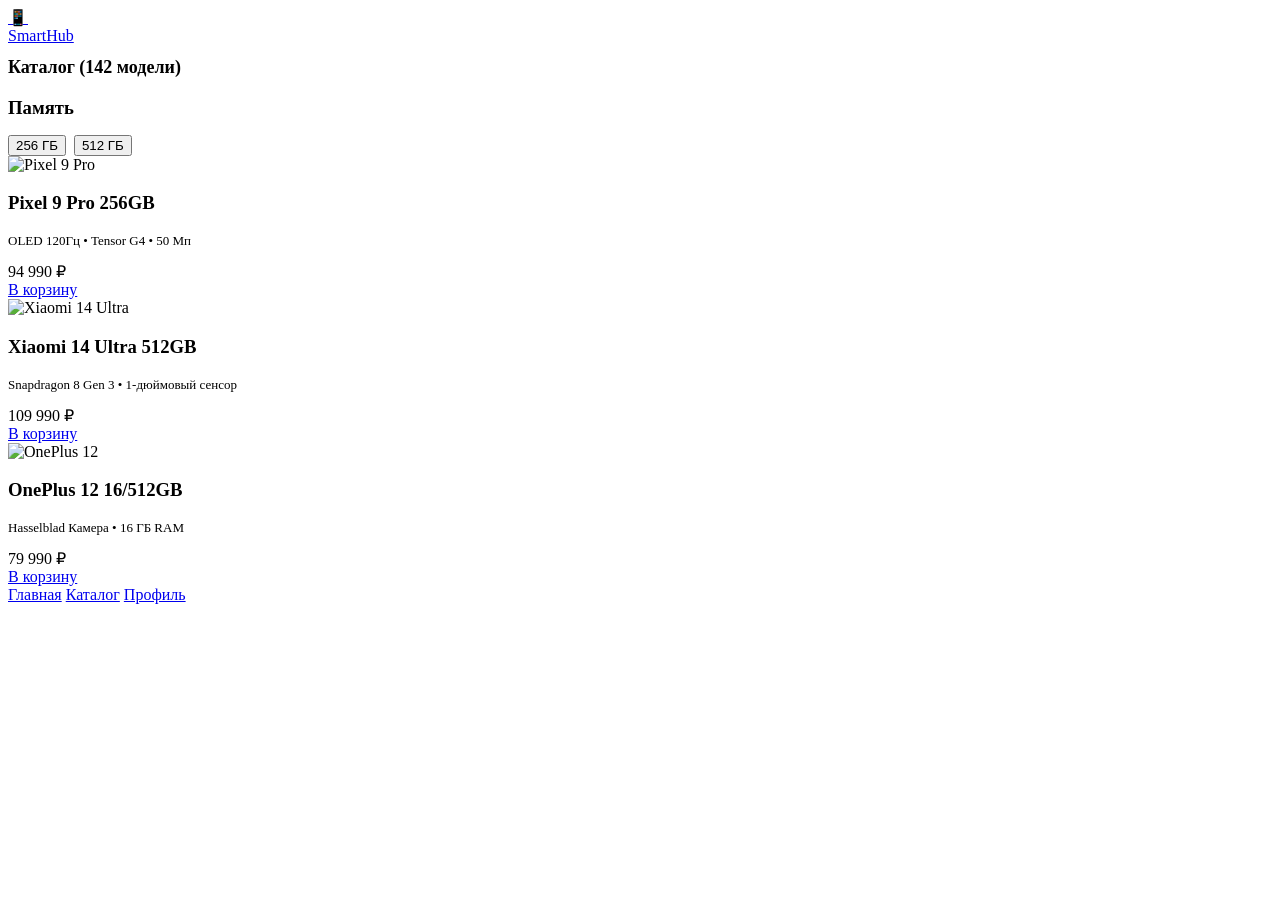
==== catalog.html @ dd04ef8c "Add files via upload" ====
<!DOCTYPE html>
<html lang="ru">
<head>
  <meta charset="UTF-8">
  <meta name="viewport" content="width=device-width, initial-scale=1.0, maximum-scale=1.0, user-scalable=no">
  <title>SmartHub — Каталог смартфонов</title>
  <link rel="stylesheet" href="css/reset.css">
  <link rel="stylesheet" href="css/style.css">
</head>
<body>

  <header class="header">
    <div class="container header__inner">
      <a href="index.html" class="logo">
        <div class="logo__icon">📱</div>
        <span>SmartHub</span>
      </a>
      <h1 style="font-size: 1.125rem;">Каталог (142 модели)</h1>
    </div>
  </header>

  <main class="container section">
    
    <div class="catalog-layout">
      <aside class="filter-sidebar">
        <h3 style="margin-bottom: 1rem;">Память</h3>
        <div style="display: flex; gap: 0.5rem;">
          <button class="chip chip--active">256 ГБ</button>
          <button class="chip">512 ГБ</button>
        </div>
      </aside>

      <section>
        <div class="product-grid">
          
          <article class="product-card">
            <img src="assets/pixel9pro.jpg" alt="Pixel 9 Pro" class="product-card__img">
            <h3 class="product-card__title">Pixel 9 Pro 256GB</h3>
            <p style="font-size: 0.8125rem; color: var(--text-secondary);">OLED 120Гц • Tensor G4 • 50 Мп</p>
            <div class="product-card__price">94 990 ₽</div>
            <a href="product.html" class="btn btn--primary">В корзину</a>
          </article>

          <article class="product-card">
            <img src="assets/xiaomi14ultra.jpg" alt="Xiaomi 14 Ultra" class="product-card__img">
            <h3 class="product-card__title">Xiaomi 14 Ultra 512GB</h3>
            <p style="font-size: 0.8125rem; color: var(--text-secondary);">Snapdragon 8 Gen 3 • 1-дюймовый сенсор</p>
            <div class="product-card__price">109 990 ₽</div>
            <a href="product.html" class="btn btn--primary">В корзину</a>
          </article>

          <article class="product-card">
            <img src="assets/oneplus12.jpg" alt="OnePlus 12" class="product-card__img">
            <h3 class="product-card__title">OnePlus 12 16/512GB</h3>
            <p style="font-size: 0.8125rem; color: var(--text-secondary);">Hasselblad Камера • 16 ГБ RAM</p>
            <div class="product-card__price">79 990 ₽</div>
            <a href="product.html" class="btn btn--primary">В корзину</a>
          </article>

        </div>
      </section>
    </div>

  </main>

  <nav class="mobile-nav">
    <a href="index.html" class="mobile-nav__item"><span>Главная</span></a>
    <a href="catalog.html" class="mobile-nav__item mobile-nav__item--active"><span>Каталог</span></a>
    <a href="product.html" class="mobile-nav__item"><span>Профиль</span></a>
  </nav>

  <script src="js/app.js"></script>
</body>
</html>
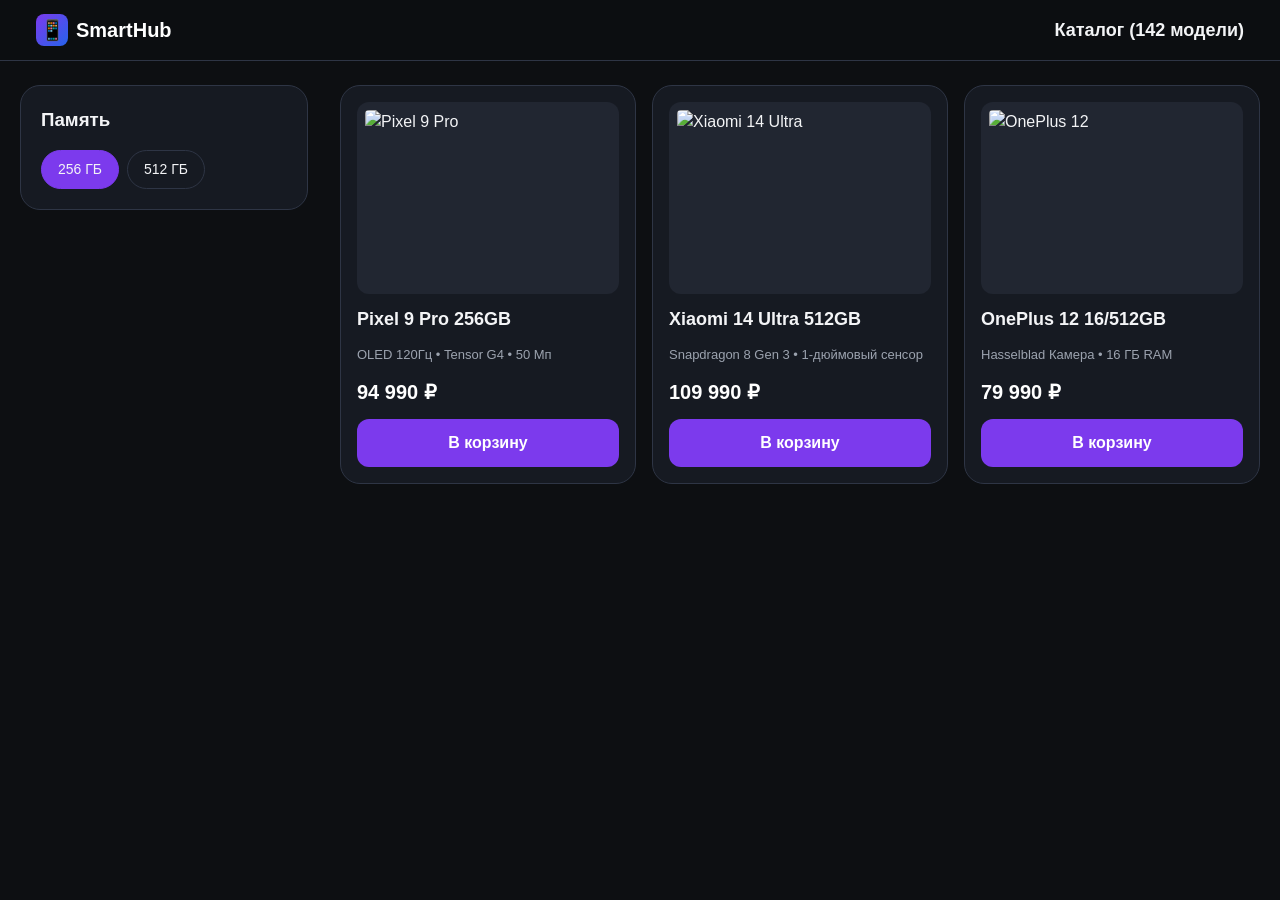
==== commit 7140ac33: "Update catalog.html" ====
--- a/catalog.html
+++ b/catalog.html
@@ -4,8 +4,8 @@
   <meta charset="UTF-8">
   <meta name="viewport" content="width=device-width, initial-scale=1.0, maximum-scale=1.0, user-scalable=no">
   <title>SmartHub — Каталог смартфонов</title>
-  <link rel="stylesheet" href="css/reset.css">
-  <link rel="stylesheet" href="css/style.css">
+  <link rel="stylesheet" href="reset.css">
+  <link rel="stylesheet" href="style.css">
 </head>
 <body>
 
@@ -71,4 +71,4 @@
 
   <script src="js/app.js"></script>
 </body>
-</html>+</html>
--- a/style.css
+++ b/style.css
@@ -0,0 +1,353 @@
+:root {
+  --bg-main: #0d0f12;
+  --bg-card: #161a22;
+  --bg-element: #212631;
+  --accent-purple: #7c3aed;
+  --accent-blue: #2563eb;
+  --accent-green: #10b981;
+  --text-primary: #f3f4f6;
+  --text-secondary: #9ca3af;
+  --border-color: #2e3545;
+  --radius-sm: 0.5rem;
+  --radius-md: 0.75rem;
+  --radius-lg: 1.25rem;
+}
+
+.container {
+  width: 100%;
+  padding-left: 1rem;
+  padding-right: 1rem;
+  margin: 0 auto;
+}
+
+main.container {
+  padding-top: 1.5rem;
+  padding-bottom: 5.5rem;
+}
+
+.desktop-only {
+  display: none !important;
+}
+
+.mobile-only {
+  display: flex !important;
+}
+
+.header {
+  position: sticky;
+  top: 0;
+  z-index: 100;
+  background-color: rgba(13, 15, 18, 0.9);
+  backdrop-filter: blur(10px);
+  border-bottom: 1px solid var(--border-color);
+  padding: 0.875rem 0;
+}
+
+.header__inner {
+  display: flex;
+  align-items: center;
+  justify-content: space-between;
+}
+
+.logo {
+  display: flex;
+  align-items: center;
+  gap: 0.5rem;
+  font-weight: 700;
+  font-size: 1.25rem;
+  color: #fff;
+}
+
+.logo__icon {
+  width: 2rem;
+  height: 2rem;
+  background: linear-gradient(135deg, var(--accent-purple), var(--accent-blue));
+  border-radius: var(--radius-sm);
+  display: flex;
+  align-items: center;
+  justify-content: center;
+}
+
+.header__actions {
+  display: flex;
+  align-items: center;
+  gap: 1.25rem;
+}
+
+.search-bar {
+  display: flex;
+  align-items: center;
+  background-color: var(--bg-card);
+  border: 1px solid var(--border-color);
+  border-radius: var(--radius-md);
+  padding: 0.625rem 1rem;
+  width: 100%;
+}
+
+.search-bar.mobile-only {
+  margin-bottom: 1.25rem;
+}
+
+.search-bar input {
+  width: 100%;
+  font-size: 0.9375rem;
+}
+
+.mobile-nav {
+  position: fixed;
+  bottom: 0;
+  left: 0;
+  right: 0;
+  background-color: var(--bg-card);
+  border-top: 1px solid var(--border-color);
+  display: flex;
+  justify-content: space-around;
+  padding: 0.625rem 0;
+  z-index: 1000;
+}
+
+.mobile-nav__item {
+  display: flex;
+  align-items: center;
+  justify-content: center;
+  font-size: 0.8125rem;
+  font-weight: 500;
+  color: var(--text-secondary);
+  position: relative;
+  padding: 0.25rem 0.5rem;
+}
+
+.mobile-nav__item--active {
+  color: var(--accent-purple);
+  font-weight: 700;
+}
+
+.badge {
+  position: absolute;
+  top: -0.25rem;
+  right: -0.25rem;
+  background-color: var(--accent-purple);
+  color: #fff;
+  font-size: 0.625rem;
+  padding: 0.1rem 0.35rem;
+  border-radius: 999px;
+  font-weight: 700;
+}
+
+.section {
+  padding: 1rem 0;
+}
+
+.section__title {
+  font-size: 1.375rem;
+  font-weight: 700;
+  margin-bottom: 1rem;
+}
+
+.hero-banner {
+  background: linear-gradient(135deg, #1e1b4b, #0f172a);
+  border: 1px solid var(--border-color);
+  border-radius: var(--radius-lg);
+  padding: 1.25rem;
+  margin-bottom: 1.5rem;
+  position: relative;
+  overflow: hidden;
+}
+
+.hero-banner__tag {
+  display: inline-block;
+  background-color: rgba(124, 58, 237, 0.2);
+  color: var(--accent-purple);
+  padding: 0.25rem 0.75rem;
+  border-radius: 999px;
+  font-size: 0.75rem;
+  font-weight: 600;
+  margin-bottom: 0.5rem;
+}
+
+.hero-banner__price {
+  font-size: 1.5rem;
+  font-weight: 800;
+  color: #fff;
+  margin: 0.5rem 0;
+}
+
+.product-grid {
+  display: flex;
+  flex-direction: column;
+  gap: 1rem;
+}
+
+.product-card {
+  background-color: var(--bg-card);
+  border: 1px solid var(--border-color);
+  border-radius: var(--radius-lg);
+  padding: 1rem;
+  display: flex;
+  flex-direction: column;
+  gap: 0.75rem;
+  position: relative;
+}
+
+.product-card__img {
+  width: 100%;
+  height: 12rem;
+  object-fit: contain;
+  background-color: var(--bg-element);
+  border-radius: var(--radius-md);
+  padding: 0.5rem;
+}
+
+.product-card__title {
+  font-size: 1.125rem;
+  font-weight: 700;
+}
+
+.product-card__price {
+  font-size: 1.25rem;
+  font-weight: 800;
+  color: #fff;
+}
+
+.btn {
+  display: inline-flex;
+  align-items: center;
+  justify-content: center;
+  gap: 0.5rem;
+  padding: 0.75rem 1.25rem;
+  border-radius: var(--radius-md);
+  font-weight: 600;
+  cursor: pointer;
+  transition: background-color 0.2s ease;
+  width: 100%;
+}
+
+.btn--primary {
+  background-color: var(--accent-purple);
+  color: #fff;
+}
+
+.btn--primary:hover {
+  background-color: #6d28d9;
+}
+
+.filters-chip-group {
+  display: flex;
+  gap: 0.5rem;
+  overflow-x: auto;
+  padding-bottom: 0.5rem;
+  margin-bottom: 1.25rem;
+}
+
+.chip {
+  background-color: var(--bg-card);
+  border: 1px solid var(--border-color);
+  padding: 0.5rem 1rem;
+  border-radius: 999px;
+  white-space: nowrap;
+  font-size: 0.875rem;
+  color: var(--text-primary);
+}
+
+.chip--active {
+  background-color: var(--accent-purple);
+  border-color: var(--accent-purple);
+}
+
+.catalog-layout {
+  display: flex;
+  flex-direction: column;
+  gap: 1.5rem; 
+}
+
+.filter-sidebar {
+  background-color: var(--bg-card);
+  border: 1px solid var(--border-color);
+  border-radius: var(--radius-lg);
+  padding: 1.25rem;
+}
+
+.product-detail-layout {
+  display: flex;
+  flex-direction: column;
+  gap: 1.5rem;
+}
+
+.product-detail__media {
+  background-color: var(--bg-card);
+  border: 1px solid var(--border-color);
+  border-radius: var(--radius-lg);
+  padding: 1rem;
+  display: flex;
+  justify-content: center;
+  align-items: center;
+}
+
+.product-detail__media img {
+  max-width: 100%;
+  max-height: 20rem;
+  object-fit: contain;
+}
+
+@media (min-width: 768px) {
+  .container {
+    max-width: 720px;
+  }
+
+  .product-grid {
+    display: grid;
+    grid-template-columns: repeat(2, 1fr);
+  }
+}
+
+@media (min-width: 1280px) {
+  .container {
+    max-width: 1240px;
+  }
+
+  main.container {
+    padding-bottom: 2rem;
+  }
+
+  .mobile-nav,
+  .mobile-only {
+    display: none !important;
+  }
+
+  .desktop-only {
+    display: flex !important;
+  }
+
+  .header__inner {
+    gap: 2rem;
+  }
+
+  .search-bar {
+    max-width: 32rem;
+  }
+
+  .desktop-nav {
+    display: flex;
+    align-items: center;
+    gap: 1.5rem;
+    font-weight: 500;
+    font-size: 0.9375rem;
+  }
+
+  .catalog-layout {
+    display: grid;
+    grid-template-columns: 18rem 1fr;
+    gap: 2rem;
+    align-items: start;
+  }
+
+  .product-grid {
+    grid-template-columns: repeat(3, 1fr);
+  }
+
+  .product-detail-layout {
+    display: grid;
+    grid-template-columns: 1fr 1fr;
+    gap: 3rem;
+  }
+}
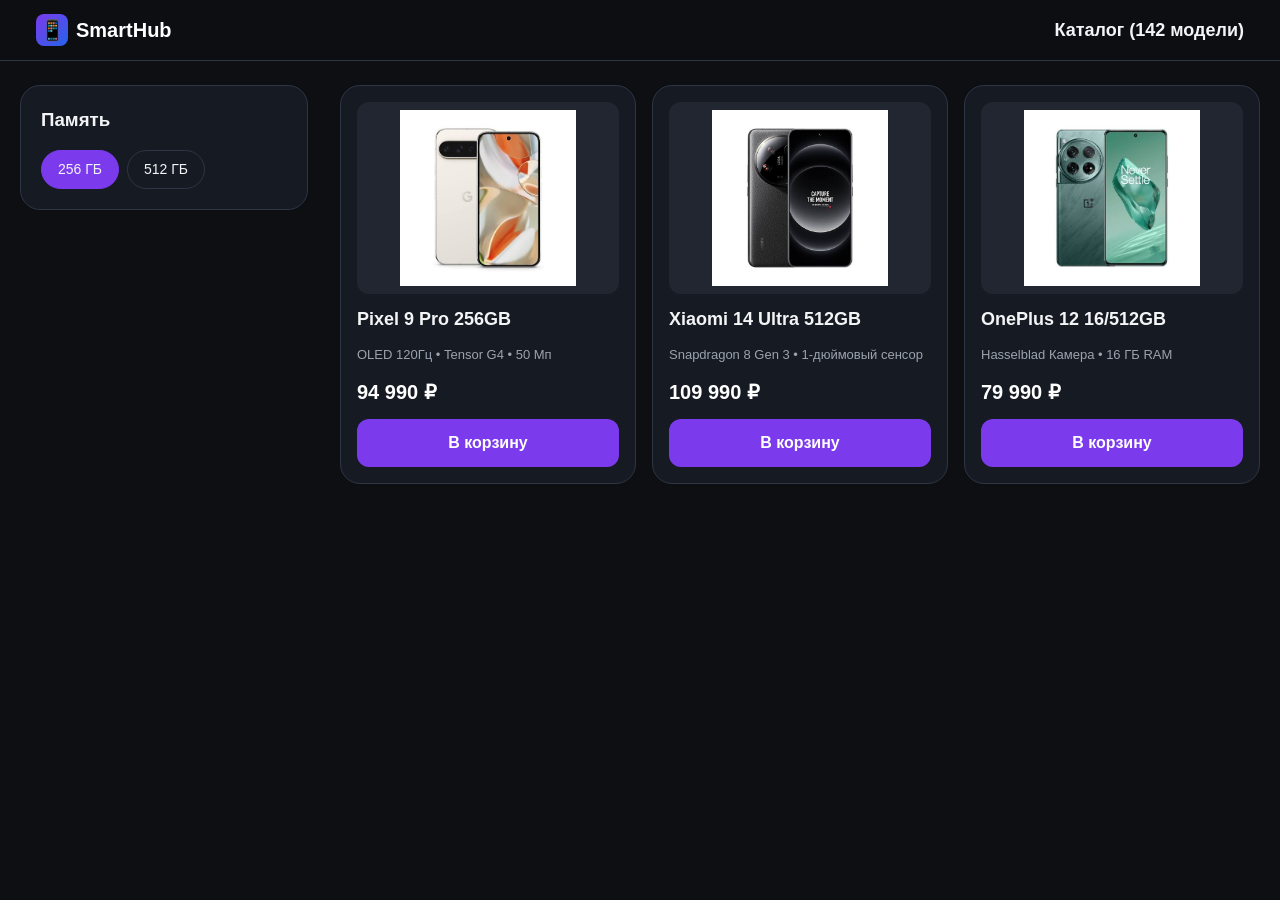
==== commit e89f22bd: "Update catalog.html" ====
--- a/catalog.html
+++ b/catalog.html
@@ -34,7 +34,7 @@
         <div class="product-grid">
           
           <article class="product-card">
-            <img src="assets/pixel9pro.jpg" alt="Pixel 9 Pro" class="product-card__img">
+            <img src="pixel9pro.jpg" alt="Pixel 9 Pro" class="product-card__img">
             <h3 class="product-card__title">Pixel 9 Pro 256GB</h3>
             <p style="font-size: 0.8125rem; color: var(--text-secondary);">OLED 120Гц • Tensor G4 • 50 Мп</p>
             <div class="product-card__price">94 990 ₽</div>
@@ -42,7 +42,7 @@
           </article>
 
           <article class="product-card">
-            <img src="assets/xiaomi14ultra.jpg" alt="Xiaomi 14 Ultra" class="product-card__img">
+            <img src="xiaomi14ultra.jpg" alt="Xiaomi 14 Ultra" class="product-card__img">
             <h3 class="product-card__title">Xiaomi 14 Ultra 512GB</h3>
             <p style="font-size: 0.8125rem; color: var(--text-secondary);">Snapdragon 8 Gen 3 • 1-дюймовый сенсор</p>
             <div class="product-card__price">109 990 ₽</div>
@@ -50,7 +50,7 @@
           </article>
 
           <article class="product-card">
-            <img src="assets/oneplus12.jpg" alt="OnePlus 12" class="product-card__img">
+            <img src="oneplus12.jpg" alt="OnePlus 12" class="product-card__img">
             <h3 class="product-card__title">OnePlus 12 16/512GB</h3>
             <p style="font-size: 0.8125rem; color: var(--text-secondary);">Hasselblad Камера • 16 ГБ RAM</p>
             <div class="product-card__price">79 990 ₽</div>
@@ -69,6 +69,6 @@
     <a href="product.html" class="mobile-nav__item"><span>Профиль</span></a>
   </nav>
 
-  <script src="js/app.js"></script>
+  <script src="app.js"></script>
 </body>
 </html>
